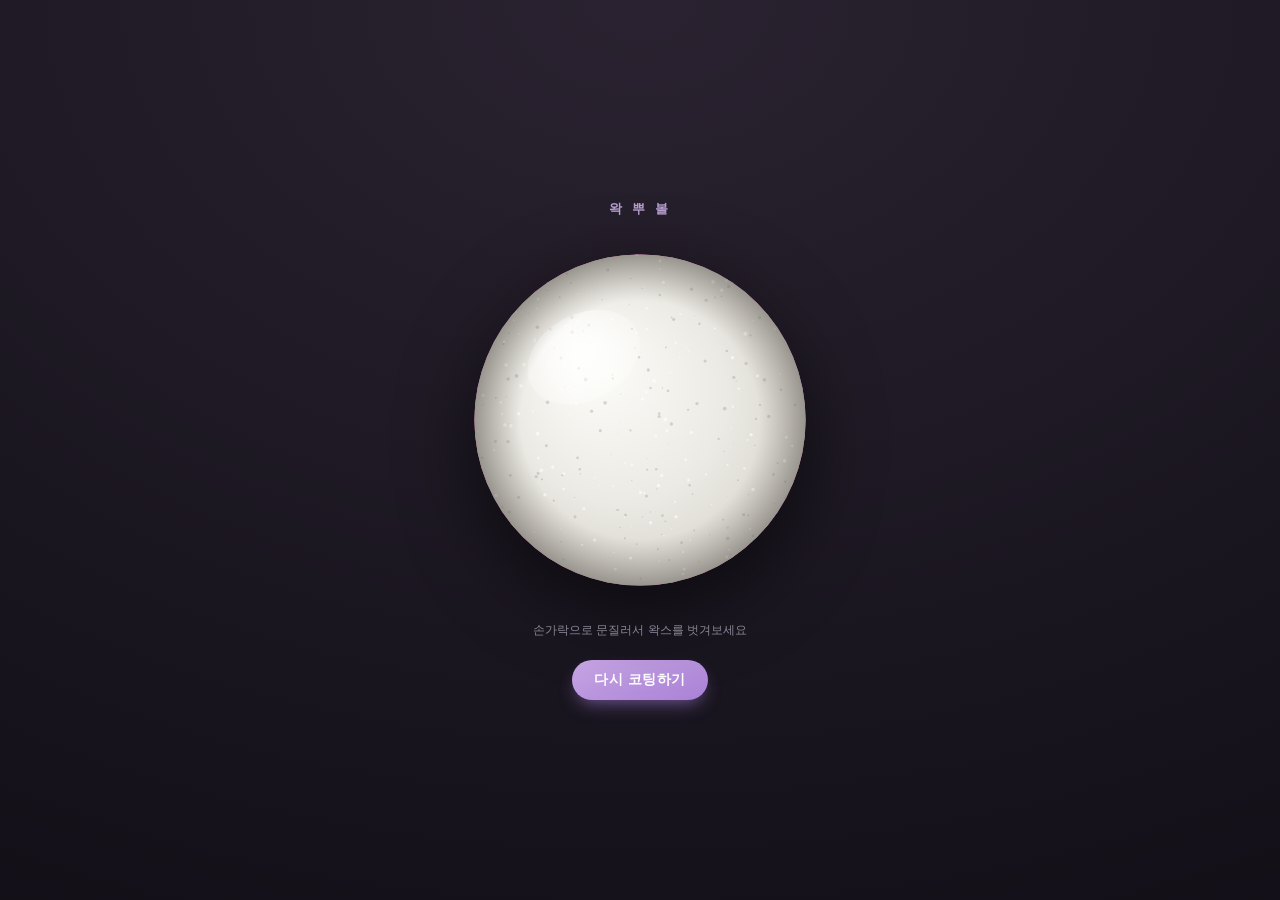
==== wakppu.html @ 769b584e "왁뿌볼: 드래그로 왁스 긁기 + 바삭 소리/조각 튐 Co-Authored-By: Claude Opus 4.8 <noreply@anthropic.com>" ====
<!DOCTYPE html>
<html lang="ko">
<head>
<meta charset="UTF-8" />
<meta name="viewport" content="width=device-width, initial-scale=1.0, maximum-scale=1.0, user-scalable=no" />
<title>왁뿌볼 · 긁어서 부수기</title>
<style>
  * { box-sizing: border-box; -webkit-tap-highlight-color: transparent; }
  html, body { height: 100%; margin: 0; overscroll-behavior: none; }
  body {
    position: fixed; inset: 0;
    display: flex; flex-direction: column;
    align-items: center; justify-content: center;
    gap: 22px;
    background: radial-gradient(120% 120% at 50% 0%, #2a2230 0%, #1a1620 60%, #110e16 100%);
    font-family: -apple-system, BlinkMacSystemFont, "Segoe UI", "Apple SD Gothic Neo",
      "Malgun Gothic", sans-serif;
    color: #cabfd4;
    user-select: none;
    overflow: hidden;
  }
  .title {
    font-size: 13px; letter-spacing: 3px; font-weight: 700; color: #b79fd0;
  }
  .stage {
    position: relative;
    width: min(82vw, 360px);
    aspect-ratio: 1 / 1;
    touch-action: none;
    filter: drop-shadow(0 24px 36px rgba(0,0,0,0.55));
    transition: transform .08s ease;
  }
  .stage.squish { transform: scale(0.97); }
  .stage canvas {
    position: absolute; inset: 0; width: 100%; height: 100%;
    border-radius: 50%;
  }
  .hint { font-size: 12px; opacity: .65; height: 16px; transition: opacity .3s; }
  .done .hint { opacity: 0; }
  .toast {
    position: absolute; left: 50%; top: 50%;
    transform: translate(-50%,-50%) scale(.8);
    padding: 10px 18px; border-radius: 999px;
    background: rgba(255,255,255,.92); color: #5b3b6e; font-weight: 800;
    font-size: 16px; letter-spacing: .5px;
    opacity: 0; pointer-events: none; transition: opacity .25s, transform .25s;
  }
  .toast.show { opacity: 1; transform: translate(-50%,-50%) scale(1); }
  .reset {
    appearance: none; border: 0; cursor: pointer;
    padding: 11px 22px; border-radius: 999px;
    background: linear-gradient(160deg, #c9a7e6, #a981d6);
    color: #fff; font-weight: 800; font-size: 14px; letter-spacing: .5px;
    box-shadow: 0 8px 18px -6px rgba(160,120,210,.7);
    transition: transform .06s ease, filter .15s;
  }
  .reset:active { transform: translateY(2px); filter: brightness(.95); }
</style>
</head>
<body>
  <div class="title">왁 뿌 볼</div>

  <div class="stage" id="stage">
    <canvas id="slime"></canvas>
    <canvas id="wax"></canvas>
    <canvas id="fx"></canvas>
    <div class="toast" id="toast">다 부쉈다! 🎉</div>
  </div>

  <div class="hint" id="hint">손가락으로 문질러서 왁스를 벗겨보세요</div>
  <button class="reset" id="reset">다시 코팅하기</button>

<script>
(function () {
  const stage = document.getElementById("stage");
  const slimeC = document.getElementById("slime");
  const waxC = document.getElementById("wax");
  const fxC = document.getElementById("fx");
  const toast = document.getElementById("toast");
  const hint = document.getElementById("hint");
  const sc = slimeC.getContext("2d");
  const wc = waxC.getContext("2d");
  const fc = fxC.getContext("2d");

  let W = 0, H = 0, R = 0, CX = 0, CY = 0, DPR = 1;

  function setup() {
    DPR = Math.min(window.devicePixelRatio || 1, 2.5);
    const rect = stage.getBoundingClientRect();
    W = Math.round(rect.width * DPR);
    H = Math.round(rect.height * DPR);
    [slimeC, waxC, fxC].forEach((c) => { c.width = W; c.height = H; });
    CX = W / 2; CY = H / 2; R = W * 0.46;
    drawSlime();
    coatWax();
  }

  // ── 슬라임 본체(실제 왁뿌볼 속) ──
  function drawSlime() {
    sc.clearRect(0, 0, W, H);
    sc.save();
    sc.beginPath(); sc.arc(CX, CY, R, 0, Math.PI * 2); sc.clip();

    // 베이스 그라데이션 (말랑이 톤)
    const g = sc.createRadialGradient(CX - R*0.3, CY - R*0.35, R*0.1, CX, CY, R);
    g.addColorStop(0, "#ff9ec4");
    g.addColorStop(0.45, "#f06ba8");
    g.addColorStop(1, "#b83a7e");
    sc.fillStyle = g;
    sc.fillRect(0, 0, W, H);

    // 속 비치는 반투명 블롭 몇 개
    for (let i = 0; i < 9; i++) {
      const a = Math.random() * Math.PI * 2;
      const rr = Math.random() * R * 0.7;
      const bx = CX + Math.cos(a) * rr, by = CY + Math.sin(a) * rr;
      const br = R * (0.12 + Math.random() * 0.22);
      const bg = sc.createRadialGradient(bx, by, 0, bx, by, br);
      bg.addColorStop(0, "rgba(255,210,230,0.5)");
      bg.addColorStop(1, "rgba(255,210,230,0)");
      sc.fillStyle = bg;
      sc.beginPath(); sc.arc(bx, by, br, 0, Math.PI*2); sc.fill();
    }

    // 윤기 하이라이트
    const hg = sc.createRadialGradient(CX - R*0.38, CY - R*0.42, 0, CX - R*0.38, CY - R*0.42, R*0.6);
    hg.addColorStop(0, "rgba(255,255,255,0.7)");
    hg.addColorStop(0.5, "rgba(255,255,255,0.12)");
    hg.addColorStop(1, "rgba(255,255,255,0)");
    sc.fillStyle = hg;
    sc.beginPath(); sc.ellipse(CX - R*0.32, CY - R*0.36, R*0.42, R*0.3, -0.5, 0, Math.PI*2); sc.fill();

    // 안쪽 그림자 림
    const rim = sc.createRadialGradient(CX, CY, R*0.7, CX, CY, R);
    rim.addColorStop(0, "rgba(120,20,70,0)");
    rim.addColorStop(1, "rgba(90,10,55,0.55)");
    sc.fillStyle = rim;
    sc.fillRect(0, 0, W, H);
    sc.restore();
  }

  // ── 왁스 코팅 ──
  function coatWax() {
    wc.globalCompositeOperation = "source-over";
    wc.clearRect(0, 0, W, H);
    wc.save();
    wc.beginPath(); wc.arc(CX, CY, R, 0, Math.PI*2); wc.clip();

    // 왁스 베이스 (불투명 크림/화이트)
    const g = wc.createRadialGradient(CX - R*0.3, CY - R*0.35, R*0.1, CX, CY, R);
    g.addColorStop(0, "#fbfbf7");
    g.addColorStop(0.6, "#eceae4");
    g.addColorStop(1, "#d7d4cd");
    wc.fillStyle = g;
    wc.fillRect(0, 0, W, H);

    // 표면 스페클(왁스 알갱이 질감)
    const dots = Math.floor((R*R) / 90);
    for (let i = 0; i < dots; i++) {
      const a = Math.random()*Math.PI*2, rr = Math.sqrt(Math.random())*R;
      const x = CX + Math.cos(a)*rr, y = CY + Math.sin(a)*rr;
      const s = Math.random()*1.6*DPR + 0.3*DPR;
      wc.fillStyle = Math.random() > 0.5
        ? "rgba(255,255,255,0.6)" : "rgba(150,148,140,0.35)";
      wc.beginPath(); wc.arc(x, y, s, 0, Math.PI*2); wc.fill();
    }

    // 은은한 윤기
    const hg = wc.createRadialGradient(CX - R*0.4, CY - R*0.44, 0, CX - R*0.4, CY - R*0.44, R*0.55);
    hg.addColorStop(0, "rgba(255,255,255,0.85)");
    hg.addColorStop(1, "rgba(255,255,255,0)");
    wc.fillStyle = hg;
    wc.beginPath(); wc.ellipse(CX - R*0.34, CY - R*0.38, R*0.36, R*0.26, -0.5, 0, Math.PI*2); wc.fill();

    // 가장자리 음영
    const rim = wc.createRadialGradient(CX, CY, R*0.72, CX, CY, R);
    rim.addColorStop(0, "rgba(120,116,108,0)");
    rim.addColorStop(1, "rgba(90,86,80,0.5)");
    wc.fillStyle = rim;
    wc.fillRect(0, 0, W, H);
    wc.restore();

    done = false;
    stage.classList.remove("done");
    toast.classList.remove("show");
  }

  // ── 긁기(왁스 벗기기) ──
  let lastX = null, lastY = null, scratching = false;

  function inBall(x, y) {
    const dx = x - CX, dy = y - CY;
    return dx*dx + dy*dy <= R*R;
  }

  function scratchAt(x, y) {
    const br = R * 0.11;
    // 부드러운 브러시로 destination-out (왁스 제거)
    wc.globalCompositeOperation = "destination-out";
    const bg = wc.createRadialGradient(x, y, 0, x, y, br);
    bg.addColorStop(0, "rgba(0,0,0,1)");
    bg.addColorStop(0.7, "rgba(0,0,0,0.9)");
    bg.addColorStop(1, "rgba(0,0,0,0)");
    wc.fillStyle = bg;
    wc.beginPath(); wc.arc(x, y, br, 0, Math.PI*2); wc.fill();

    // 들쭉날쭉한 가장자리(왁스가 깨진 느낌)
    for (let i = 0; i < 5; i++) {
      const a = Math.random()*Math.PI*2;
      const d = br * (0.6 + Math.random()*0.6);
      const cx = x + Math.cos(a)*d, cy = y + Math.sin(a)*d;
      const cr = br * (0.2 + Math.random()*0.35);
      wc.beginPath(); wc.arc(cx, cy, cr, 0, Math.PI*2); wc.fill();
    }
    wc.globalCompositeOperation = "source-over";

    spawnChips(x, y);
  }

  function move(x, y) {
    if (lastX === null) { lastX = x; lastY = y; }
    const dx = x - lastX, dy = y - lastY;
    const dist = Math.hypot(dx, dy);
    const step = R * 0.05;
    const n = Math.max(1, Math.floor(dist / step));
    let hit = false;
    for (let i = 1; i <= n; i++) {
      const px = lastX + (dx * i) / n;
      const py = lastY + (dy * i) / n;
      if (inBall(px, py)) { scratchAt(px, py); hit = true; }
    }
    lastX = x; lastY = y;
    if (hit) { crunch(); maybeCheckDone(); }
  }

  // ── 튀는 왁스 조각 ──
  const chips = [];
  function spawnChips(x, y) {
    const n = 1 + (Math.random()*2|0);
    for (let i = 0; i < n; i++) {
      const a = Math.random()*Math.PI*2, sp = (1 + Math.random()*3) * DPR;
      chips.push({
        x, y,
        vx: Math.cos(a)*sp, vy: Math.sin(a)*sp - 1.5*DPR,
        s: (1.5 + Math.random()*3) * DPR,
        life: 1, rot: Math.random()*Math.PI, vr: (Math.random()-0.5)*0.4
      });
    }
    if (!fxRunning) { fxRunning = true; requestAnimationFrame(fxLoop); }
  }
  let fxRunning = false;
  function fxLoop() {
    fc.clearRect(0, 0, W, H);
    for (let i = chips.length - 1; i >= 0; i--) {
      const p = chips[i];
      p.vy += 0.35 * DPR;        // 중력
      p.x += p.vx; p.y += p.vy; p.rot += p.vr;
      p.life -= 0.025;
      if (p.life <= 0) { chips.splice(i, 1); continue; }
      fc.save();
      fc.translate(p.x, p.y); fc.rotate(p.rot);
      fc.globalAlpha = Math.max(0, p.life);
      fc.fillStyle = "#f3f1ea";
      fc.fillRect(-p.s/2, -p.s/2, p.s, p.s*0.8);
      fc.restore();
    }
    if (chips.length) requestAnimationFrame(fxLoop);
    else { fc.clearRect(0,0,W,H); fxRunning = false; }
  }

  // ── 바삭 소리 (Web Audio 합성) ──
  let ctx, unlocked = false, silentEl, lastSound = 0;
  function audio() {
    if (!ctx) ctx = new (window.AudioContext || window.webkitAudioContext)();
    return ctx;
  }
  function unlockAudio() {
    if (unlocked) return;
    const ac = audio();
    if (ac.state === "suspended") ac.resume();
    const b = ac.createBuffer(1, 1, 22050);
    const s = ac.createBufferSource(); s.buffer = b; s.connect(ac.destination); s.start(0);
    if (!silentEl) {
      silentEl = new Audio("[data-uri]");
      silentEl.loop = true; silentEl.volume = 0.001;
    }
    silentEl.play().catch(function(){});
    unlocked = true;
  }
  ["pointerdown","touchstart","keydown"].forEach((ev) =>
    window.addEventListener(ev, unlockAudio, { passive: true }));

  function crunch() {
    const ac = audio();
    if (ac.state === "suspended") ac.resume();
    const now = ac.currentTime;
    if (now - lastSound < 0.028) return;   // 너무 잦은 재생 방지
    lastSound = now;

    // 여러 개의 미세 노이즈 버스트 = 바삭바삭
    const bursts = 2 + (Math.random()*2|0);
    for (let k = 0; k < bursts; k++) {
      const t = now + k * (0.004 + Math.random()*0.01);
      const dur = 0.02 + Math.random()*0.02;
      const buf = ac.createBuffer(1, Math.floor(ac.sampleRate*dur), ac.sampleRate);
      const d = buf.getChannelData(0);
      for (let i = 0; i < d.length; i++)
        d[i] = (Math.random()*2-1) * Math.pow(1 - i/d.length, 6);
      const src = ac.createBufferSource(); src.buffer = buf;
      const bp = ac.createBiquadFilter();
      bp.type = "bandpass";
      bp.frequency.value = 1800 + Math.random()*3500;
      bp.Q.value = 0.7 + Math.random();
      const g = ac.createGain();
      g.gain.value = 0.12 + Math.random()*0.12;
      src.connect(bp).connect(g).connect(ac.destination);
      src.start(t); src.stop(t + dur);
    }
  }

  // ── 진행도 체크(다 부쉈는지) ──
  let done = false, checkTick = 0;
  function maybeCheckDone() {
    if (done) return;
    if ((checkTick++ % 12) !== 0) return;   // 가끔만 검사
    // 작은 오프스크린에 축소 후 알파 카운트
    const N = 60;
    const tmp = maybeCheckDone._c || (maybeCheckDone._c = document.createElement("canvas"));
    tmp.width = N; tmp.height = N;
    const tctx = tmp.getContext("2d");
    tctx.clearRect(0,0,N,N);
    tctx.drawImage(waxC, 0, 0, N, N);
    const data = tctx.getImageData(0,0,N,N).data;
    let total = 0, remain = 0;
    const cx = N/2, cy = N/2, rr = (N/2)*0.92;
    for (let y = 0; y < N; y++) for (let x = 0; x < N; x++) {
      const dx = x-cx, dy = y-cy;
      if (dx*dx+dy*dy > rr*rr) continue;
      total++;
      if (data[(y*N+x)*4+3] > 25) remain++;
    }
    if (total && remain/total < 0.07) finish();
  }
  function finish() {
    done = true;
    stage.classList.add("done");
    toast.classList.add("show");
    // 클리어 사운드
    const ac = audio(); const t = ac.currentTime;
    [660, 880, 1320].forEach((f, i) => {
      const o = ac.createOscillator(); o.type = "sine"; o.frequency.value = f;
      const g = ac.createGain();
      g.gain.setValueAtTime(0.0001, t + i*0.08);
      g.gain.exponentialRampToValueAtTime(0.18, t + i*0.08 + 0.02);
      g.gain.exponentialRampToValueAtTime(0.0001, t + i*0.08 + 0.25);
      o.connect(g).connect(ac.destination);
      o.start(t + i*0.08); o.stop(t + i*0.08 + 0.3);
    });
  }

  // ── 입력 ──
  function pos(e) {
    const r = stage.getBoundingClientRect();
    return [ (e.clientX - r.left) * (W / r.width),
             (e.clientY - r.top) * (H / r.height) ];
  }
  stage.addEventListener("pointerdown", (e) => {
    e.preventDefault(); unlockAudio();
    scratching = true; stage.classList.add("squish");
    stage.setPointerCapture && stage.setPointerCapture(e.pointerId);
    const [x,y] = pos(e); lastX = x; lastY = y;
    if (inBall(x,y)) { scratchAt(x,y); crunch(); }
  });
  stage.addEventListener("pointermove", (e) => {
    if (!scratching) return;
    e.preventDefault();
    const [x,y] = pos(e); move(x,y);
  });
  function end() { scratching = false; lastX = lastY = null; stage.classList.remove("squish"); }
  stage.addEventListener("pointerup", end);
  stage.addEventListener("pointercancel", end);
  stage.addEventListener("pointerleave", () => { lastX = lastY = null; });

  document.getElementById("reset").addEventListener("click", () => {
    chips.length = 0; fc.clearRect(0,0,W,H); coatWax();
  });

  // 초기화 / 리사이즈
  setup();
  let rt;
  window.addEventListener("resize", () => {
    clearTimeout(rt);
    rt = setTimeout(setup, 200);
  });
})();
</script>
</body>
</html>
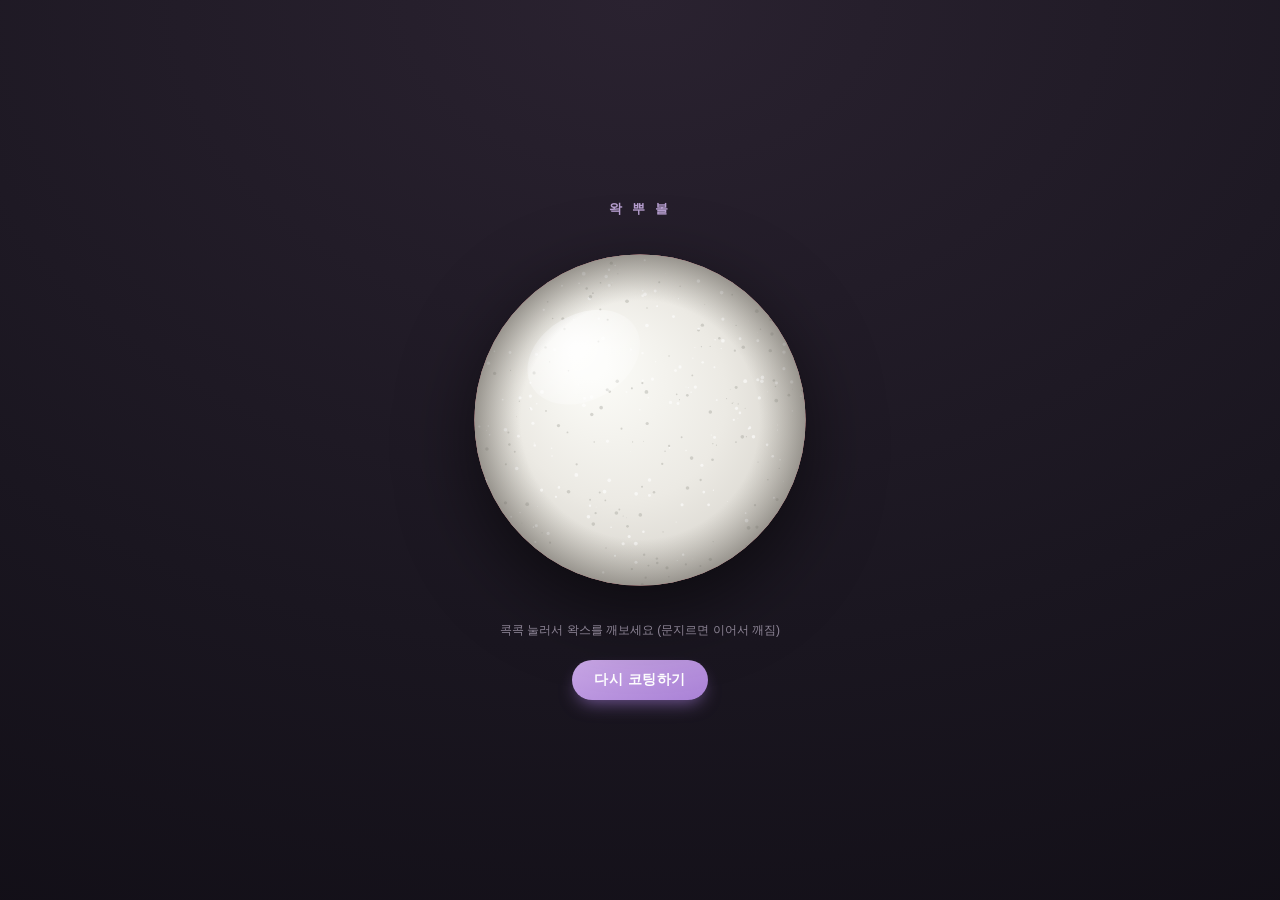
==== commit 0c017f1f: "왁뿌볼 개선: 누르는 방식 + 속색 테마/비즈/첫깸강조/단면림/소리디테일 Co-Authored-By: Claude Opus 4.8 <noreply@anthropic.com>" ====
--- a/wakppu.html
+++ b/wakppu.html
@@ -3,7 +3,7 @@
 <head>
 <meta charset="UTF-8" />
 <meta name="viewport" content="width=device-width, initial-scale=1.0, maximum-scale=1.0, user-scalable=no" />
-<title>왁뿌볼 · 긁어서 부수기</title>
+<title>왁뿌볼 · 눌러서 빠작</title>
 <style>
   * { box-sizing: border-box; -webkit-tap-highlight-color: transparent; }
   html, body { height: 100%; margin: 0; overscroll-behavior: none; }
@@ -15,26 +15,19 @@
     background: radial-gradient(120% 120% at 50% 0%, #2a2230 0%, #1a1620 60%, #110e16 100%);
     font-family: -apple-system, BlinkMacSystemFont, "Segoe UI", "Apple SD Gothic Neo",
       "Malgun Gothic", sans-serif;
-    color: #cabfd4;
-    user-select: none;
-    overflow: hidden;
-  }
-  .title {
-    font-size: 13px; letter-spacing: 3px; font-weight: 700; color: #b79fd0;
-  }
+    color: #cabfd4; user-select: none; overflow: hidden;
+  }
+  .title { font-size: 13px; letter-spacing: 3px; font-weight: 700; color: #b79fd0; }
   .stage {
     position: relative;
     width: min(82vw, 360px);
     aspect-ratio: 1 / 1;
     touch-action: none;
     filter: drop-shadow(0 24px 36px rgba(0,0,0,0.55));
-    transition: transform .08s ease;
-  }
-  .stage.squish { transform: scale(0.97); }
-  .stage canvas {
-    position: absolute; inset: 0; width: 100%; height: 100%;
-    border-radius: 50%;
-  }
+    transition: transform .07s ease;
+  }
+  .stage.squish { transform: scale(0.95); }
+  .stage canvas { position: absolute; inset: 0; width: 100%; height: 100%; border-radius: 50%; }
   .hint { font-size: 12px; opacity: .65; height: 16px; transition: opacity .3s; }
   .done .hint { opacity: 0; }
   .toast {
@@ -42,8 +35,8 @@
     transform: translate(-50%,-50%) scale(.8);
     padding: 10px 18px; border-radius: 999px;
     background: rgba(255,255,255,.92); color: #5b3b6e; font-weight: 800;
-    font-size: 16px; letter-spacing: .5px;
-    opacity: 0; pointer-events: none; transition: opacity .25s, transform .25s;
+    font-size: 16px; opacity: 0; pointer-events: none;
+    transition: opacity .25s, transform .25s;
   }
   .toast.show { opacity: 1; transform: translate(-50%,-50%) scale(1); }
   .reset {
@@ -67,7 +60,7 @@
     <div class="toast" id="toast">다 부쉈다! 🎉</div>
   </div>
 
-  <div class="hint" id="hint">손가락으로 문질러서 왁스를 벗겨보세요</div>
+  <div class="hint" id="hint">콕콕 눌러서 왁스를 깨보세요 (문지르면 이어서 깨짐)</div>
   <button class="reset" id="reset">다시 코팅하기</button>
 
 <script>
@@ -77,321 +70,304 @@
   const waxC = document.getElementById("wax");
   const fxC = document.getElementById("fx");
   const toast = document.getElementById("toast");
-  const hint = document.getElementById("hint");
   const sc = slimeC.getContext("2d");
   const wc = waxC.getContext("2d");
   const fc = fxC.getContext("2d");
 
-  let W = 0, H = 0, R = 0, CX = 0, CY = 0, DPR = 1;
+  let W=0,H=0,R=0,CX=0,CY=0,DPR=1;
+
+  // ── 속 색 테마(랜덤) ──
+  const THEMES = [
+    { name:"솜사탕", stops:["#ffb3d9","#c9a7f0","#9ed1ff"], beads:["#ffffff","#fff3a8","#ffd1e8"] },
+    { name:"피스타치오", stops:["#cfe89a","#8fc46b","#5d9648"], beads:["#7a4a2a","#fff6d8","#b5e08a"] },
+    { name:"그레이프", stops:["#d7b3ff","#a974e6","#6f3fb0"], beads:["#ffffff","#e7c6ff","#ffd86b"] },
+    { name:"피치", stops:["#ffd9a8","#ff9e7d","#f06a6a"], beads:["#fff3d8","#ffffff","#ffc4a8"] },
+    { name:"민트초코", stops:["#bff0e0","#7fd9c2","#4ea892"], beads:["#5a3b2a","#3a261a","#ffffff"] },
+  ];
+  let theme = THEMES[0];
 
   function setup() {
     DPR = Math.min(window.devicePixelRatio || 1, 2.5);
     const rect = stage.getBoundingClientRect();
-    W = Math.round(rect.width * DPR);
-    H = Math.round(rect.height * DPR);
-    [slimeC, waxC, fxC].forEach((c) => { c.width = W; c.height = H; });
-    CX = W / 2; CY = H / 2; R = W * 0.46;
-    drawSlime();
-    coatWax();
-  }
-
-  // ── 슬라임 본체(실제 왁뿌볼 속) ──
+    W = Math.round(rect.width*DPR); H = Math.round(rect.height*DPR);
+    [slimeC,waxC,fxC].forEach(c => { c.width=W; c.height=H; });
+    CX=W/2; CY=H/2; R=W*0.46;
+    drawSlime(); coatWax();
+  }
+
+  // ── 슬라임 본체 + 비즈 ──
   function drawSlime() {
-    sc.clearRect(0, 0, W, H);
+    sc.clearRect(0,0,W,H);
     sc.save();
-    sc.beginPath(); sc.arc(CX, CY, R, 0, Math.PI * 2); sc.clip();
-
-    // 베이스 그라데이션 (말랑이 톤)
-    const g = sc.createRadialGradient(CX - R*0.3, CY - R*0.35, R*0.1, CX, CY, R);
-    g.addColorStop(0, "#ff9ec4");
-    g.addColorStop(0.45, "#f06ba8");
-    g.addColorStop(1, "#b83a7e");
-    sc.fillStyle = g;
-    sc.fillRect(0, 0, W, H);
-
-    // 속 비치는 반투명 블롭 몇 개
-    for (let i = 0; i < 9; i++) {
-      const a = Math.random() * Math.PI * 2;
-      const rr = Math.random() * R * 0.7;
-      const bx = CX + Math.cos(a) * rr, by = CY + Math.sin(a) * rr;
-      const br = R * (0.12 + Math.random() * 0.22);
-      const bg = sc.createRadialGradient(bx, by, 0, bx, by, br);
-      bg.addColorStop(0, "rgba(255,210,230,0.5)");
-      bg.addColorStop(1, "rgba(255,210,230,0)");
-      sc.fillStyle = bg;
-      sc.beginPath(); sc.arc(bx, by, br, 0, Math.PI*2); sc.fill();
-    }
-
-    // 윤기 하이라이트
-    const hg = sc.createRadialGradient(CX - R*0.38, CY - R*0.42, 0, CX - R*0.38, CY - R*0.42, R*0.6);
-    hg.addColorStop(0, "rgba(255,255,255,0.7)");
-    hg.addColorStop(0.5, "rgba(255,255,255,0.12)");
-    hg.addColorStop(1, "rgba(255,255,255,0)");
-    sc.fillStyle = hg;
-    sc.beginPath(); sc.ellipse(CX - R*0.32, CY - R*0.36, R*0.42, R*0.3, -0.5, 0, Math.PI*2); sc.fill();
-
-    // 안쪽 그림자 림
-    const rim = sc.createRadialGradient(CX, CY, R*0.7, CX, CY, R);
-    rim.addColorStop(0, "rgba(120,20,70,0)");
-    rim.addColorStop(1, "rgba(90,10,55,0.55)");
-    sc.fillStyle = rim;
-    sc.fillRect(0, 0, W, H);
+    sc.beginPath(); sc.arc(CX,CY,R,0,Math.PI*2); sc.clip();
+
+    const g = sc.createRadialGradient(CX-R*0.3,CY-R*0.35,R*0.1,CX,CY,R);
+    g.addColorStop(0, theme.stops[0]);
+    g.addColorStop(0.5, theme.stops[1]);
+    g.addColorStop(1, theme.stops[2]);
+    sc.fillStyle = g; sc.fillRect(0,0,W,H);
+
+    // 속 비치는 반투명 블롭
+    for (let i=0;i<10;i++){
+      const a=Math.random()*Math.PI*2, rr=Math.random()*R*0.72;
+      const bx=CX+Math.cos(a)*rr, by=CY+Math.sin(a)*rr, br=R*(0.1+Math.random()*0.22);
+      const bg=sc.createRadialGradient(bx,by,0,bx,by,br);
+      bg.addColorStop(0,"rgba(255,255,255,0.35)");
+      bg.addColorStop(1,"rgba(255,255,255,0)");
+      sc.fillStyle=bg; sc.beginPath(); sc.arc(bx,by,br,0,Math.PI*2); sc.fill();
+    }
+
+    // 비즈(작은 알갱이)
+    const beads = Math.floor((R*R)/650);
+    for (let i=0;i<beads;i++){
+      const a=Math.random()*Math.PI*2, rr=Math.sqrt(Math.random())*R*0.92;
+      const x=CX+Math.cos(a)*rr, y=CY+Math.sin(a)*rr;
+      const s=(2.5+Math.random()*3.5)*DPR;
+      const col=theme.beads[(Math.random()*theme.beads.length)|0];
+      sc.fillStyle=col; sc.beginPath(); sc.arc(x,y,s,0,Math.PI*2); sc.fill();
+      sc.fillStyle="rgba(255,255,255,0.8)";
+      sc.beginPath(); sc.arc(x-s*0.3,y-s*0.3,s*0.32,0,Math.PI*2); sc.fill();
+    }
+
+    // 윤기 + 림
+    const hg=sc.createRadialGradient(CX-R*0.38,CY-R*0.42,0,CX-R*0.38,CY-R*0.42,R*0.6);
+    hg.addColorStop(0,"rgba(255,255,255,0.7)");
+    hg.addColorStop(0.5,"rgba(255,255,255,0.1)");
+    hg.addColorStop(1,"rgba(255,255,255,0)");
+    sc.fillStyle=hg; sc.beginPath();
+    sc.ellipse(CX-R*0.32,CY-R*0.36,R*0.42,R*0.3,-0.5,0,Math.PI*2); sc.fill();
+    const rim=sc.createRadialGradient(CX,CY,R*0.7,CX,CY,R);
+    rim.addColorStop(0,"rgba(40,10,40,0)"); rim.addColorStop(1,"rgba(30,5,30,0.5)");
+    sc.fillStyle=rim; sc.fillRect(0,0,W,H);
     sc.restore();
   }
 
   // ── 왁스 코팅 ──
   function coatWax() {
-    wc.globalCompositeOperation = "source-over";
-    wc.clearRect(0, 0, W, H);
+    theme = THEMES[(Math.random()*THEMES.length)|0];
+    drawSlime();
+    wc.globalCompositeOperation="source-over";
+    wc.clearRect(0,0,W,H);
     wc.save();
-    wc.beginPath(); wc.arc(CX, CY, R, 0, Math.PI*2); wc.clip();
-
-    // 왁스 베이스 (불투명 크림/화이트)
-    const g = wc.createRadialGradient(CX - R*0.3, CY - R*0.35, R*0.1, CX, CY, R);
-    g.addColorStop(0, "#fbfbf7");
-    g.addColorStop(0.6, "#eceae4");
-    g.addColorStop(1, "#d7d4cd");
-    wc.fillStyle = g;
-    wc.fillRect(0, 0, W, H);
-
-    // 표면 스페클(왁스 알갱이 질감)
-    const dots = Math.floor((R*R) / 90);
-    for (let i = 0; i < dots; i++) {
-      const a = Math.random()*Math.PI*2, rr = Math.sqrt(Math.random())*R;
-      const x = CX + Math.cos(a)*rr, y = CY + Math.sin(a)*rr;
-      const s = Math.random()*1.6*DPR + 0.3*DPR;
-      wc.fillStyle = Math.random() > 0.5
-        ? "rgba(255,255,255,0.6)" : "rgba(150,148,140,0.35)";
-      wc.beginPath(); wc.arc(x, y, s, 0, Math.PI*2); wc.fill();
-    }
-
-    // 은은한 윤기
-    const hg = wc.createRadialGradient(CX - R*0.4, CY - R*0.44, 0, CX - R*0.4, CY - R*0.44, R*0.55);
-    hg.addColorStop(0, "rgba(255,255,255,0.85)");
-    hg.addColorStop(1, "rgba(255,255,255,0)");
-    wc.fillStyle = hg;
-    wc.beginPath(); wc.ellipse(CX - R*0.34, CY - R*0.38, R*0.36, R*0.26, -0.5, 0, Math.PI*2); wc.fill();
-
-    // 가장자리 음영
-    const rim = wc.createRadialGradient(CX, CY, R*0.72, CX, CY, R);
-    rim.addColorStop(0, "rgba(120,116,108,0)");
-    rim.addColorStop(1, "rgba(90,86,80,0.5)");
-    wc.fillStyle = rim;
-    wc.fillRect(0, 0, W, H);
+    wc.beginPath(); wc.arc(CX,CY,R,0,Math.PI*2); wc.clip();
+
+    const g=wc.createRadialGradient(CX-R*0.3,CY-R*0.35,R*0.1,CX,CY,R);
+    g.addColorStop(0,"#fbfbf7"); g.addColorStop(0.6,"#eceae4"); g.addColorStop(1,"#d7d4cd");
+    wc.fillStyle=g; wc.fillRect(0,0,W,H);
+
+    const dots=Math.floor((R*R)/90);
+    for (let i=0;i<dots;i++){
+      const a=Math.random()*Math.PI*2, rr=Math.sqrt(Math.random())*R;
+      const x=CX+Math.cos(a)*rr, y=CY+Math.sin(a)*rr, s=Math.random()*1.6*DPR+0.3*DPR;
+      wc.fillStyle=Math.random()>0.5?"rgba(255,255,255,0.6)":"rgba(150,148,140,0.35)";
+      wc.beginPath(); wc.arc(x,y,s,0,Math.PI*2); wc.fill();
+    }
+    const hg=wc.createRadialGradient(CX-R*0.4,CY-R*0.44,0,CX-R*0.4,CY-R*0.44,R*0.55);
+    hg.addColorStop(0,"rgba(255,255,255,0.85)"); hg.addColorStop(1,"rgba(255,255,255,0)");
+    wc.fillStyle=hg; wc.beginPath();
+    wc.ellipse(CX-R*0.34,CY-R*0.38,R*0.36,R*0.26,-0.5,0,Math.PI*2); wc.fill();
+    const rim=wc.createRadialGradient(CX,CY,R*0.72,CX,CY,R);
+    rim.addColorStop(0,"rgba(120,116,108,0)"); rim.addColorStop(1,"rgba(90,86,80,0.5)");
+    wc.fillStyle=rim; wc.fillRect(0,0,W,H);
     wc.restore();
 
-    done = false;
-    stage.classList.remove("done");
-    toast.classList.remove("show");
-  }
-
-  // ── 긁기(왁스 벗기기) ──
-  let lastX = null, lastY = null, scratching = false;
-
-  function inBall(x, y) {
-    const dx = x - CX, dy = y - CY;
-    return dx*dx + dy*dy <= R*R;
-  }
-
-  function scratchAt(x, y) {
-    const br = R * 0.11;
-    // 부드러운 브러시로 destination-out (왁스 제거)
-    wc.globalCompositeOperation = "destination-out";
-    const bg = wc.createRadialGradient(x, y, 0, x, y, br);
-    bg.addColorStop(0, "rgba(0,0,0,1)");
-    bg.addColorStop(0.7, "rgba(0,0,0,0.9)");
-    bg.addColorStop(1, "rgba(0,0,0,0)");
-    wc.fillStyle = bg;
-    wc.beginPath(); wc.arc(x, y, br, 0, Math.PI*2); wc.fill();
-
-    // 들쭉날쭉한 가장자리(왁스가 깨진 느낌)
-    for (let i = 0; i < 5; i++) {
-      const a = Math.random()*Math.PI*2;
-      const d = br * (0.6 + Math.random()*0.6);
-      const cx = x + Math.cos(a)*d, cy = y + Math.sin(a)*d;
-      const cr = br * (0.2 + Math.random()*0.35);
-      wc.beginPath(); wc.arc(cx, cy, cr, 0, Math.PI*2); wc.fill();
-    }
-    wc.globalCompositeOperation = "source-over";
-
-    spawnChips(x, y);
-  }
-
-  function move(x, y) {
-    if (lastX === null) { lastX = x; lastY = y; }
-    const dx = x - lastX, dy = y - lastY;
-    const dist = Math.hypot(dx, dy);
-    const step = R * 0.05;
-    const n = Math.max(1, Math.floor(dist / step));
-    let hit = false;
-    for (let i = 1; i <= n; i++) {
-      const px = lastX + (dx * i) / n;
-      const py = lastY + (dy * i) / n;
-      if (inBall(px, py)) { scratchAt(px, py); hit = true; }
-    }
-    lastX = x; lastY = y;
-    if (hit) { crunch(); maybeCheckDone(); }
+    done=false; firstCrack=true;
+    stage.classList.remove("done"); toast.classList.remove("show");
+  }
+
+  // ── 깨기(누르기) ──
+  function inBall(x,y){ const dx=x-CX,dy=y-CY; return dx*dx+dy*dy<=R*R; }
+
+  function jaggedPoly(x,y,rad){
+    const n=8+(Math.random()*5|0), pts=[];
+    for (let i=0;i<n;i++){
+      const a=(i/n)*Math.PI*2;
+      const r=rad*(0.6+Math.random()*0.7);
+      pts.push([x+Math.cos(a)*r, y+Math.sin(a)*r]);
+    }
+    return pts;
+  }
+
+  function crackAt(x,y,big){
+    const rad = R * (big ? 0.24 : 0.15);
+    const poly = jaggedPoly(x,y,rad);
+
+    wc.save();
+    wc.beginPath(); wc.arc(CX,CY,R,0,Math.PI*2); wc.clip();
+
+    // 1) 퍼지는 금(빠작) — 남는 왁스에 그려짐
+    wc.strokeStyle="rgba(110,106,98,0.55)";
+    wc.lineWidth=1.4*DPR; wc.lineCap="round";
+    const spokes=4+(Math.random()*3|0);
+    for (let s=0;s<spokes;s++){
+      const a=Math.random()*Math.PI*2;
+      let px=x, py=y; wc.beginPath(); wc.moveTo(px,py);
+      const segs=3+(Math.random()*3|0), len=rad*(1.4+Math.random());
+      for (let k=1;k<=segs;k++){
+        const t=(k/segs);
+        px=x+Math.cos(a)*len*t + (Math.random()-0.5)*rad*0.4;
+        py=y+Math.sin(a)*len*t + (Math.random()-0.5)*rad*0.4;
+        wc.lineTo(px,py);
+      }
+      wc.stroke();
+    }
+
+    // 2) 조각 제거(cave-in)
+    wc.globalCompositeOperation="destination-out";
+    wc.beginPath(); wc.moveTo(poly[0][0],poly[0][1]);
+    for (let i=1;i<poly.length;i++) wc.lineTo(poly[i][0],poly[i][1]);
+    wc.closePath(); wc.fill();
+    wc.globalCompositeOperation="source-over";
+
+    // 3) 깨진 단면 두께(크림색 림) — 입체감
+    wc.beginPath(); wc.moveTo(poly[0][0],poly[0][1]);
+    for (let i=1;i<poly.length;i++) wc.lineTo(poly[i][0],poly[i][1]);
+    wc.closePath();
+    wc.lineJoin="round";
+    wc.strokeStyle="rgba(243,239,230,0.95)"; wc.lineWidth=5*DPR; wc.stroke();
+    wc.strokeStyle="rgba(180,175,164,0.6)"; wc.lineWidth=2*DPR; wc.stroke();
+    wc.restore();
+
+    spawnChips(x,y, big?9:5);
+    crunch(big);
+    maybeCheckDone();
   }
 
   // ── 튀는 왁스 조각 ──
-  const chips = [];
-  function spawnChips(x, y) {
-    const n = 1 + (Math.random()*2|0);
-    for (let i = 0; i < n; i++) {
-      const a = Math.random()*Math.PI*2, sp = (1 + Math.random()*3) * DPR;
-      chips.push({
-        x, y,
-        vx: Math.cos(a)*sp, vy: Math.sin(a)*sp - 1.5*DPR,
-        s: (1.5 + Math.random()*3) * DPR,
-        life: 1, rot: Math.random()*Math.PI, vr: (Math.random()-0.5)*0.4
-      });
-    }
-    if (!fxRunning) { fxRunning = true; requestAnimationFrame(fxLoop); }
-  }
-  let fxRunning = false;
-  function fxLoop() {
-    fc.clearRect(0, 0, W, H);
-    for (let i = chips.length - 1; i >= 0; i--) {
-      const p = chips[i];
-      p.vy += 0.35 * DPR;        // 중력
-      p.x += p.vx; p.y += p.vy; p.rot += p.vr;
-      p.life -= 0.025;
-      if (p.life <= 0) { chips.splice(i, 1); continue; }
-      fc.save();
-      fc.translate(p.x, p.y); fc.rotate(p.rot);
-      fc.globalAlpha = Math.max(0, p.life);
-      fc.fillStyle = "#f3f1ea";
-      fc.fillRect(-p.s/2, -p.s/2, p.s, p.s*0.8);
-      fc.restore();
+  const chips=[]; let fxRunning=false;
+  function spawnChips(x,y,n){
+    for (let i=0;i<n;i++){
+      const a=Math.random()*Math.PI*2, sp=(1+Math.random()*3.5)*DPR;
+      chips.push({ x,y, vx:Math.cos(a)*sp, vy:Math.sin(a)*sp-1.8*DPR,
+        s:(1.6+Math.random()*3.4)*DPR, life:1, rot:Math.random()*Math.PI, vr:(Math.random()-0.5)*0.4 });
+    }
+    if (!fxRunning){ fxRunning=true; requestAnimationFrame(fxLoop); }
+  }
+  function fxLoop(){
+    fc.clearRect(0,0,W,H);
+    for (let i=chips.length-1;i>=0;i--){
+      const p=chips[i];
+      p.vy+=0.35*DPR; p.x+=p.vx; p.y+=p.vy; p.rot+=p.vr; p.life-=0.024;
+      if (p.life<=0){ chips.splice(i,1); continue; }
+      fc.save(); fc.translate(p.x,p.y); fc.rotate(p.rot);
+      fc.globalAlpha=Math.max(0,p.life); fc.fillStyle="#f3f1ea";
+      fc.fillRect(-p.s/2,-p.s/2,p.s,p.s*0.8); fc.restore();
     }
     if (chips.length) requestAnimationFrame(fxLoop);
-    else { fc.clearRect(0,0,W,H); fxRunning = false; }
-  }
-
-  // ── 바삭 소리 (Web Audio 합성) ──
-  let ctx, unlocked = false, silentEl, lastSound = 0;
-  function audio() {
-    if (!ctx) ctx = new (window.AudioContext || window.webkitAudioContext)();
-    return ctx;
-  }
-  function unlockAudio() {
+    else { fc.clearRect(0,0,W,H); fxRunning=false; }
+  }
+
+  // ── 소리(Web Audio 합성) ──
+  let ctx, unlocked=false, silentEl, lastSound=0;
+  function audio(){ if(!ctx) ctx=new (window.AudioContext||window.webkitAudioContext)(); return ctx; }
+  function unlockAudio(){
     if (unlocked) return;
-    const ac = audio();
-    if (ac.state === "suspended") ac.resume();
-    const b = ac.createBuffer(1, 1, 22050);
-    const s = ac.createBufferSource(); s.buffer = b; s.connect(ac.destination); s.start(0);
-    if (!silentEl) {
-      silentEl = new Audio("[data-uri]");
-      silentEl.loop = true; silentEl.volume = 0.001;
-    }
-    silentEl.play().catch(function(){});
-    unlocked = true;
-  }
-  ["pointerdown","touchstart","keydown"].forEach((ev) =>
-    window.addEventListener(ev, unlockAudio, { passive: true }));
-
-  function crunch() {
-    const ac = audio();
-    if (ac.state === "suspended") ac.resume();
-    const now = ac.currentTime;
-    if (now - lastSound < 0.028) return;   // 너무 잦은 재생 방지
-    lastSound = now;
-
-    // 여러 개의 미세 노이즈 버스트 = 바삭바삭
-    const bursts = 2 + (Math.random()*2|0);
-    for (let k = 0; k < bursts; k++) {
-      const t = now + k * (0.004 + Math.random()*0.01);
-      const dur = 0.02 + Math.random()*0.02;
-      const buf = ac.createBuffer(1, Math.floor(ac.sampleRate*dur), ac.sampleRate);
-      const d = buf.getChannelData(0);
-      for (let i = 0; i < d.length; i++)
-        d[i] = (Math.random()*2-1) * Math.pow(1 - i/d.length, 6);
-      const src = ac.createBufferSource(); src.buffer = buf;
-      const bp = ac.createBiquadFilter();
-      bp.type = "bandpass";
-      bp.frequency.value = 1800 + Math.random()*3500;
-      bp.Q.value = 0.7 + Math.random();
-      const g = ac.createGain();
-      g.gain.value = 0.12 + Math.random()*0.12;
+    const ac=audio(); if (ac.state==="suspended") ac.resume();
+    const b=ac.createBuffer(1,1,22050); const s=ac.createBufferSource();
+    s.buffer=b; s.connect(ac.destination); s.start(0);
+    if (!silentEl){ silentEl=new Audio("[data-uri]"); silentEl.loop=true; silentEl.volume=0.001; }
+    silentEl.play().catch(function(){}); unlocked=true;
+  }
+  ["pointerdown","touchstart","keydown"].forEach(ev=>window.addEventListener(ev,unlockAudio,{passive:true}));
+
+  function crunch(big){
+    const ac=audio(); if (ac.state==="suspended") ac.resume();
+    const now=ac.currentTime;
+    if (now-lastSound<0.02) return;
+    lastSound=now;
+
+    // 묵직한 저음 '뿌' (첫 깸/큰 깸일수록 강하게)
+    if (big){
+      const o=ac.createOscillator(); o.type="sine";
+      o.frequency.setValueAtTime(150,now);
+      o.frequency.exponentialRampToValueAtTime(60,now+0.12);
+      const g=ac.createGain();
+      g.gain.setValueAtTime(0.0001,now);
+      g.gain.exponentialRampToValueAtTime(0.4,now+0.01);
+      g.gain.exponentialRampToValueAtTime(0.0001,now+0.16);
+      o.connect(g).connect(ac.destination); o.start(now); o.stop(now+0.18);
+    }
+
+    // 잘게 부서지는 '빠작/사각' 크런치
+    const bursts=(big?4:2)+(Math.random()*3|0);
+    for (let k=0;k<bursts;k++){
+      const t=now+k*(0.004+Math.random()*0.012);
+      const dur=0.018+Math.random()*0.022;
+      const buf=ac.createBuffer(1,Math.floor(ac.sampleRate*dur),ac.sampleRate);
+      const d=buf.getChannelData(0);
+      for (let i=0;i<d.length;i++) d[i]=(Math.random()*2-1)*Math.pow(1-i/d.length,6);
+      const src=ac.createBufferSource(); src.buffer=buf;
+      const bp=ac.createBiquadFilter(); bp.type="bandpass";
+      bp.frequency.value=1600+Math.random()*3800; bp.Q.value=0.7+Math.random();
+      const g=ac.createGain(); g.gain.value=(big?0.2:0.13)+Math.random()*0.12;
       src.connect(bp).connect(g).connect(ac.destination);
-      src.start(t); src.stop(t + dur);
-    }
-  }
-
-  // ── 진행도 체크(다 부쉈는지) ──
-  let done = false, checkTick = 0;
-  function maybeCheckDone() {
+      src.start(t); src.stop(t+dur);
+    }
+  }
+
+  // ── 진행도(다 부쉈는지) ──
+  let done=false, firstCrack=true, checkTick=0;
+  function maybeCheckDone(){
     if (done) return;
-    if ((checkTick++ % 12) !== 0) return;   // 가끔만 검사
-    // 작은 오프스크린에 축소 후 알파 카운트
-    const N = 60;
-    const tmp = maybeCheckDone._c || (maybeCheckDone._c = document.createElement("canvas"));
-    tmp.width = N; tmp.height = N;
-    const tctx = tmp.getContext("2d");
-    tctx.clearRect(0,0,N,N);
-    tctx.drawImage(waxC, 0, 0, N, N);
-    const data = tctx.getImageData(0,0,N,N).data;
-    let total = 0, remain = 0;
-    const cx = N/2, cy = N/2, rr = (N/2)*0.92;
-    for (let y = 0; y < N; y++) for (let x = 0; x < N; x++) {
-      const dx = x-cx, dy = y-cy;
-      if (dx*dx+dy*dy > rr*rr) continue;
-      total++;
-      if (data[(y*N+x)*4+3] > 25) remain++;
-    }
-    if (total && remain/total < 0.07) finish();
-  }
-  function finish() {
-    done = true;
-    stage.classList.add("done");
-    toast.classList.add("show");
-    // 클리어 사운드
-    const ac = audio(); const t = ac.currentTime;
-    [660, 880, 1320].forEach((f, i) => {
-      const o = ac.createOscillator(); o.type = "sine"; o.frequency.value = f;
-      const g = ac.createGain();
-      g.gain.setValueAtTime(0.0001, t + i*0.08);
-      g.gain.exponentialRampToValueAtTime(0.18, t + i*0.08 + 0.02);
-      g.gain.exponentialRampToValueAtTime(0.0001, t + i*0.08 + 0.25);
-      o.connect(g).connect(ac.destination);
-      o.start(t + i*0.08); o.stop(t + i*0.08 + 0.3);
+    if ((checkTick++ % 6)!==0) return;
+    const N=60;
+    const tmp=maybeCheckDone._c||(maybeCheckDone._c=document.createElement("canvas"));
+    tmp.width=N; tmp.height=N;
+    const tctx=tmp.getContext("2d"); tctx.clearRect(0,0,N,N); tctx.drawImage(waxC,0,0,N,N);
+    const data=tctx.getImageData(0,0,N,N).data;
+    let total=0,remain=0; const cx=N/2,cy=N/2,rr=(N/2)*0.92;
+    for (let y=0;y<N;y++) for (let x=0;x<N;x++){
+      const dx=x-cx,dy=y-cy; if (dx*dx+dy*dy>rr*rr) continue;
+      total++; if (data[(y*N+x)*4+3]>25) remain++;
+    }
+    if (total && remain/total<0.07) finish();
+  }
+  function finish(){
+    done=true; stage.classList.add("done"); toast.classList.add("show");
+    const ac=audio(); const t=ac.currentTime;
+    [660,880,1320].forEach((f,i)=>{
+      const o=ac.createOscillator(); o.type="sine"; o.frequency.value=f;
+      const g=ac.createGain();
+      g.gain.setValueAtTime(0.0001,t+i*0.08);
+      g.gain.exponentialRampToValueAtTime(0.18,t+i*0.08+0.02);
+      g.gain.exponentialRampToValueAtTime(0.0001,t+i*0.08+0.25);
+      o.connect(g).connect(ac.destination); o.start(t+i*0.08); o.stop(t+i*0.08+0.3);
     });
   }
 
-  // ── 입력 ──
-  function pos(e) {
-    const r = stage.getBoundingClientRect();
-    return [ (e.clientX - r.left) * (W / r.width),
-             (e.clientY - r.top) * (H / r.height) ];
-  }
-  stage.addEventListener("pointerdown", (e) => {
+  // ── 입력(누르기 위주 + 누른 채 문지르기) ──
+  let holding=false, lastX=null, lastY=null;
+  function pos(e){
+    const r=stage.getBoundingClientRect();
+    return [ (e.clientX-r.left)*(W/r.width), (e.clientY-r.top)*(H/r.height) ];
+  }
+  stage.addEventListener("pointerdown",(e)=>{
     e.preventDefault(); unlockAudio();
-    scratching = true; stage.classList.add("squish");
+    holding=true; stage.classList.add("squish");
     stage.setPointerCapture && stage.setPointerCapture(e.pointerId);
-    const [x,y] = pos(e); lastX = x; lastY = y;
-    if (inBall(x,y)) { scratchAt(x,y); crunch(); }
+    const [x,y]=pos(e); lastX=x; lastY=y;
+    if (inBall(x,y)){ crackAt(x,y, firstCrack); firstCrack=false; }
   });
-  stage.addEventListener("pointermove", (e) => {
-    if (!scratching) return;
-    e.preventDefault();
-    const [x,y] = pos(e); move(x,y);
+  stage.addEventListener("pointermove",(e)=>{
+    if (!holding) return; e.preventDefault();
+    const [x,y]=pos(e);
+    // 일정 거리 이상 움직였을 때만 이어서 깸(누르는 손맛 유지)
+    if (lastX!==null){
+      const d=Math.hypot(x-lastX,y-lastY);
+      if (d > R*0.14 && inBall(x,y)){ crackAt(x,y,false); lastX=x; lastY=y; }
+    }
   });
-  function end() { scratching = false; lastX = lastY = null; stage.classList.remove("squish"); }
-  stage.addEventListener("pointerup", end);
-  stage.addEventListener("pointercancel", end);
-  stage.addEventListener("pointerleave", () => { lastX = lastY = null; });
-
-  document.getElementById("reset").addEventListener("click", () => {
-    chips.length = 0; fc.clearRect(0,0,W,H); coatWax();
+  function end(){ holding=false; lastX=lastY=null; stage.classList.remove("squish"); }
+  stage.addEventListener("pointerup",end);
+  stage.addEventListener("pointercancel",end);
+
+  document.getElementById("reset").addEventListener("click",()=>{
+    chips.length=0; fc.clearRect(0,0,W,H); coatWax();
   });
 
-  // 초기화 / 리사이즈
   setup();
   let rt;
-  window.addEventListener("resize", () => {
-    clearTimeout(rt);
-    rt = setTimeout(setup, 200);
-  });
+  window.addEventListener("resize",()=>{ clearTimeout(rt); rt=setTimeout(setup,200); });
 })();
 </script>
 </body>
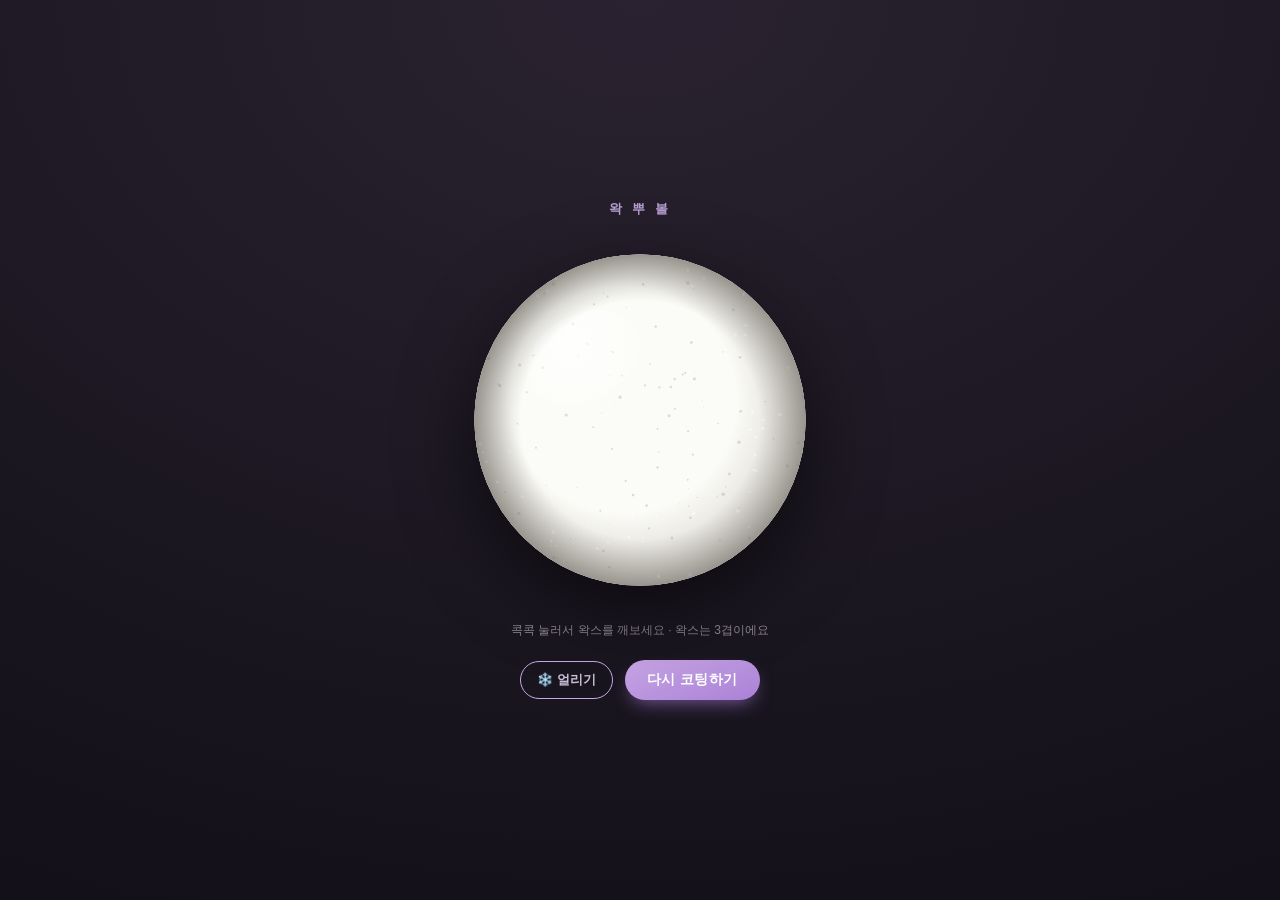
==== commit 58b57d02: "왁뿌볼: 왁스 3겹 레이어+탭핑사운드+비즈쏟아짐+얼리기, 디자인 토큰(tokens.css/json) 도입 및 양 페이지 연동 Co-Authored-By: Claude Opus 4." ====
--- a/wakppu.html
+++ b/wakppu.html
@@ -1,9 +1,10 @@
 <!DOCTYPE html>
-<html lang="ko">
+<html lang="ko" data-theme="dark">
 <head>
 <meta charset="UTF-8" />
 <meta name="viewport" content="width=device-width, initial-scale=1.0, maximum-scale=1.0, user-scalable=no" />
 <title>왁뿌볼 · 눌러서 빠작</title>
+<link rel="stylesheet" href="tokens.css" />
 <style>
   * { box-sizing: border-box; -webkit-tap-highlight-color: transparent; }
   html, body { height: 100%; margin: 0; overscroll-behavior: none; }
@@ -11,43 +12,55 @@
     position: fixed; inset: 0;
     display: flex; flex-direction: column;
     align-items: center; justify-content: center;
-    gap: 22px;
-    background: radial-gradient(120% 120% at 50% 0%, #2a2230 0%, #1a1620 60%, #110e16 100%);
-    font-family: -apple-system, BlinkMacSystemFont, "Segoe UI", "Apple SD Gothic Neo",
-      "Malgun Gothic", sans-serif;
-    color: #cabfd4; user-select: none; overflow: hidden;
-  }
-  .title { font-size: 13px; letter-spacing: 3px; font-weight: 700; color: #b79fd0; }
+    gap: var(--space-5);
+    background: var(--bg-grad);
+    font-family: var(--font-sans);
+    color: var(--text); user-select: none; overflow: hidden;
+  }
+  .title {
+    font-size: var(--font-size-sm); letter-spacing: var(--tracking-title);
+    font-weight: var(--font-weight-bold); color: var(--title);
+  }
   .stage {
     position: relative;
-    width: min(82vw, 360px);
-    aspect-ratio: 1 / 1;
+    width: min(82vw, 360px); aspect-ratio: 1 / 1;
     touch-action: none;
-    filter: drop-shadow(0 24px 36px rgba(0,0,0,0.55));
-    transition: transform .07s ease;
+    filter: drop-shadow(var(--shadow-elevated));
+    transition: transform var(--dur-fast) var(--ease-out);
   }
   .stage.squish { transform: scale(0.95); }
-  .stage canvas { position: absolute; inset: 0; width: 100%; height: 100%; border-radius: 50%; }
-  .hint { font-size: 12px; opacity: .65; height: 16px; transition: opacity .3s; }
+  .stage canvas { position: absolute; inset: 0; width: 100%; height: 100%; border-radius: var(--radius-round); }
+  .hint { font-size: var(--font-size-xs); color: var(--text-muted); height: 16px; transition: opacity var(--dur-slow); }
   .done .hint { opacity: 0; }
   .toast {
     position: absolute; left: 50%; top: 50%;
     transform: translate(-50%,-50%) scale(.8);
-    padding: 10px 18px; border-radius: 999px;
-    background: rgba(255,255,255,.92); color: #5b3b6e; font-weight: 800;
-    font-size: 16px; opacity: 0; pointer-events: none;
-    transition: opacity .25s, transform .25s;
+    padding: 10px 18px; border-radius: var(--radius-pill);
+    background: var(--surface); color: var(--toast-text);
+    font-weight: var(--font-weight-black); font-size: var(--font-size-lg);
+    opacity: 0; pointer-events: none;
+    transition: opacity var(--dur-slow), transform var(--dur-slow);
   }
   .toast.show { opacity: 1; transform: translate(-50%,-50%) scale(1); }
-  .reset {
+  .controls { display: flex; gap: var(--space-3); align-items: center; }
+  .btn {
     appearance: none; border: 0; cursor: pointer;
-    padding: 11px 22px; border-radius: 999px;
-    background: linear-gradient(160deg, #c9a7e6, #a981d6);
-    color: #fff; font-weight: 800; font-size: 14px; letter-spacing: .5px;
-    box-shadow: 0 8px 18px -6px rgba(160,120,210,.7);
-    transition: transform .06s ease, filter .15s;
-  }
-  .reset:active { transform: translateY(2px); filter: brightness(.95); }
+    padding: 11px 22px; border-radius: var(--radius-pill);
+    background: linear-gradient(160deg, var(--accent), var(--accent-2));
+    color: var(--on-accent); font-weight: var(--font-weight-black);
+    font-size: var(--font-size-md); letter-spacing: var(--tracking-wide);
+    box-shadow: var(--shadow-btn);
+    transition: transform var(--dur-fast) var(--ease-out), filter var(--dur-base);
+  }
+  .btn:active { transform: translateY(2px); filter: brightness(.95); }
+  .toggle {
+    appearance: none; border: 1.5px solid var(--accent);
+    background: transparent; color: var(--text); cursor: pointer;
+    padding: 9px 16px; border-radius: var(--radius-pill);
+    font-size: var(--font-size-sm); font-weight: var(--font-weight-bold);
+    transition: background var(--dur-base), color var(--dur-base);
+  }
+  .toggle[aria-pressed="true"] { background: var(--accent); color: var(--on-accent); }
 </style>
 </head>
 <body>
@@ -55,26 +68,52 @@
 
   <div class="stage" id="stage">
     <canvas id="slime"></canvas>
-    <canvas id="wax"></canvas>
+    <canvas id="wax0"></canvas>
+    <canvas id="wax1"></canvas>
+    <canvas id="wax2"></canvas>
     <canvas id="fx"></canvas>
     <div class="toast" id="toast">다 부쉈다! 🎉</div>
   </div>
 
-  <div class="hint" id="hint">콕콕 눌러서 왁스를 깨보세요 (문지르면 이어서 깨짐)</div>
-  <button class="reset" id="reset">다시 코팅하기</button>
+  <div class="hint" id="hint">콕콕 눌러서 왁스를 깨보세요 · 왁스는 3겹이에요</div>
+  <div class="controls">
+    <button class="toggle" id="freeze" aria-pressed="false">❄️ 얼리기</button>
+    <button class="btn" id="reset">다시 코팅하기</button>
+  </div>
 
 <script>
 (function () {
   const stage = document.getElementById("stage");
   const slimeC = document.getElementById("slime");
-  const waxC = document.getElementById("wax");
   const fxC = document.getElementById("fx");
   const toast = document.getElementById("toast");
   const sc = slimeC.getContext("2d");
-  const wc = waxC.getContext("2d");
   const fc = fxC.getContext("2d");
 
+  // 왁스 3겹 (index 0=바닥, 2=표면)
+  const LAYERS = 3;
+  const waxC = [0,1,2].map((i) => document.getElementById("wax"+i));
+  const wx = waxC.map((c) => c.getContext("2d", { willReadFrequently: true }));
+
   let W=0,H=0,R=0,CX=0,CY=0,DPR=1;
+  let frozen = false;
+
+  // ── 디자인 토큰 읽기 ──
+  const css = (n, fb) => {
+    const v = getComputedStyle(document.documentElement).getPropertyValue(n).trim();
+    return v || fb;
+  };
+  const T = {};
+  function loadTokens() {
+    T.waxTop    = css("--wax-top","#fbfbf7");
+    T.waxMid    = css("--wax-mid","#eceae4");
+    T.waxBottom = css("--wax-bottom","#e6e3da");
+    T.waxEdge   = css("--wax-edge","#d7d4cd");
+    T.waxRim    = css("--wax-rim","#f3efe6");
+    T.waxRimSh  = css("--wax-rim-shadow","#b4afa4");
+    T.waxChip   = css("--wax-chip","#f3efe6");
+    T.waxCrack  = css("--wax-crack","#6e6a62");
+  }
 
   // ── 속 색 테마(랜덤) ──
   const THEMES = [
@@ -90,9 +129,10 @@
     DPR = Math.min(window.devicePixelRatio || 1, 2.5);
     const rect = stage.getBoundingClientRect();
     W = Math.round(rect.width*DPR); H = Math.round(rect.height*DPR);
-    [slimeC,waxC,fxC].forEach(c => { c.width=W; c.height=H; });
+    [slimeC, fxC, ...waxC].forEach(c => { c.width=W; c.height=H; });
     CX=W/2; CY=H/2; R=W*0.46;
-    drawSlime(); coatWax();
+    loadTokens();
+    coatWax();
   }
 
   // ── 슬라임 본체 + 비즈 ──
@@ -107,205 +147,257 @@
     g.addColorStop(1, theme.stops[2]);
     sc.fillStyle = g; sc.fillRect(0,0,W,H);
 
-    // 속 비치는 반투명 블롭
     for (let i=0;i<10;i++){
       const a=Math.random()*Math.PI*2, rr=Math.random()*R*0.72;
       const bx=CX+Math.cos(a)*rr, by=CY+Math.sin(a)*rr, br=R*(0.1+Math.random()*0.22);
       const bg=sc.createRadialGradient(bx,by,0,bx,by,br);
-      bg.addColorStop(0,"rgba(255,255,255,0.35)");
-      bg.addColorStop(1,"rgba(255,255,255,0)");
+      bg.addColorStop(0,"rgba(255,255,255,0.35)"); bg.addColorStop(1,"rgba(255,255,255,0)");
       sc.fillStyle=bg; sc.beginPath(); sc.arc(bx,by,br,0,Math.PI*2); sc.fill();
     }
 
-    // 비즈(작은 알갱이)
+    // 비즈(박힌 알갱이)
     const beads = Math.floor((R*R)/650);
     for (let i=0;i<beads;i++){
       const a=Math.random()*Math.PI*2, rr=Math.sqrt(Math.random())*R*0.92;
-      const x=CX+Math.cos(a)*rr, y=CY+Math.sin(a)*rr;
-      const s=(2.5+Math.random()*3.5)*DPR;
-      const col=theme.beads[(Math.random()*theme.beads.length)|0];
-      sc.fillStyle=col; sc.beginPath(); sc.arc(x,y,s,0,Math.PI*2); sc.fill();
+      const x=CX+Math.cos(a)*rr, y=CY+Math.sin(a)*rr, s=(2.5+Math.random()*3.5)*DPR;
+      sc.fillStyle=theme.beads[(Math.random()*theme.beads.length)|0];
+      sc.beginPath(); sc.arc(x,y,s,0,Math.PI*2); sc.fill();
       sc.fillStyle="rgba(255,255,255,0.8)";
       sc.beginPath(); sc.arc(x-s*0.3,y-s*0.3,s*0.32,0,Math.PI*2); sc.fill();
     }
 
-    // 윤기 + 림
     const hg=sc.createRadialGradient(CX-R*0.38,CY-R*0.42,0,CX-R*0.38,CY-R*0.42,R*0.6);
-    hg.addColorStop(0,"rgba(255,255,255,0.7)");
-    hg.addColorStop(0.5,"rgba(255,255,255,0.1)");
-    hg.addColorStop(1,"rgba(255,255,255,0)");
-    sc.fillStyle=hg; sc.beginPath();
-    sc.ellipse(CX-R*0.32,CY-R*0.36,R*0.42,R*0.3,-0.5,0,Math.PI*2); sc.fill();
+    hg.addColorStop(0,"rgba(255,255,255,0.7)"); hg.addColorStop(0.5,"rgba(255,255,255,0.1)"); hg.addColorStop(1,"rgba(255,255,255,0)");
+    sc.fillStyle=hg; sc.beginPath(); sc.ellipse(CX-R*0.32,CY-R*0.36,R*0.42,R*0.3,-0.5,0,Math.PI*2); sc.fill();
     const rim=sc.createRadialGradient(CX,CY,R*0.7,CX,CY,R);
     rim.addColorStop(0,"rgba(40,10,40,0)"); rim.addColorStop(1,"rgba(30,5,30,0.5)");
     sc.fillStyle=rim; sc.fillRect(0,0,W,H);
     sc.restore();
   }
 
-  // ── 왁스 코팅 ──
+  // ── 왁스 3겹 코팅 ──
+  function coatLayer(ctx, base, gloss) {
+    ctx.globalCompositeOperation="source-over";
+    ctx.clearRect(0,0,W,H);
+    ctx.save();
+    ctx.beginPath(); ctx.arc(CX,CY,R,0,Math.PI*2); ctx.clip();
+
+    const g=ctx.createRadialGradient(CX-R*0.3,CY-R*0.35,R*0.1,CX,CY,R);
+    g.addColorStop(0, base); g.addColorStop(0.65, base); g.addColorStop(1, T.waxEdge);
+    ctx.fillStyle=g; ctx.fillRect(0,0,W,H);
+
+    const dots=Math.floor((R*R)/120);
+    for (let i=0;i<dots;i++){
+      const a=Math.random()*Math.PI*2, rr=Math.sqrt(Math.random())*R;
+      const x=CX+Math.cos(a)*rr, y=CY+Math.sin(a)*rr, s=Math.random()*1.5*DPR+0.3*DPR;
+      ctx.fillStyle=Math.random()>0.5?"rgba(255,255,255,0.5)":"rgba(150,148,140,0.3)";
+      ctx.beginPath(); ctx.arc(x,y,s,0,Math.PI*2); ctx.fill();
+    }
+    if (gloss){
+      const hg=ctx.createRadialGradient(CX-R*0.4,CY-R*0.44,0,CX-R*0.4,CY-R*0.44,R*0.55);
+      hg.addColorStop(0,"rgba(255,255,255,0.85)"); hg.addColorStop(1,"rgba(255,255,255,0)");
+      ctx.fillStyle=hg; ctx.beginPath();
+      ctx.ellipse(CX-R*0.34,CY-R*0.38,R*0.36,R*0.26,-0.5,0,Math.PI*2); ctx.fill();
+    }
+    const rim=ctx.createRadialGradient(CX,CY,R*0.72,CX,CY,R);
+    rim.addColorStop(0,"rgba(120,116,108,0)"); rim.addColorStop(1,"rgba(90,86,80,0.5)");
+    ctx.fillStyle=rim; ctx.fillRect(0,0,W,H);
+    ctx.restore();
+  }
   function coatWax() {
     theme = THEMES[(Math.random()*THEMES.length)|0];
     drawSlime();
-    wc.globalCompositeOperation="source-over";
-    wc.clearRect(0,0,W,H);
-    wc.save();
-    wc.beginPath(); wc.arc(CX,CY,R,0,Math.PI*2); wc.clip();
-
-    const g=wc.createRadialGradient(CX-R*0.3,CY-R*0.35,R*0.1,CX,CY,R);
-    g.addColorStop(0,"#fbfbf7"); g.addColorStop(0.6,"#eceae4"); g.addColorStop(1,"#d7d4cd");
-    wc.fillStyle=g; wc.fillRect(0,0,W,H);
-
-    const dots=Math.floor((R*R)/90);
-    for (let i=0;i<dots;i++){
-      const a=Math.random()*Math.PI*2, rr=Math.sqrt(Math.random())*R;
-      const x=CX+Math.cos(a)*rr, y=CY+Math.sin(a)*rr, s=Math.random()*1.6*DPR+0.3*DPR;
-      wc.fillStyle=Math.random()>0.5?"rgba(255,255,255,0.6)":"rgba(150,148,140,0.35)";
-      wc.beginPath(); wc.arc(x,y,s,0,Math.PI*2); wc.fill();
-    }
-    const hg=wc.createRadialGradient(CX-R*0.4,CY-R*0.44,0,CX-R*0.4,CY-R*0.44,R*0.55);
-    hg.addColorStop(0,"rgba(255,255,255,0.85)"); hg.addColorStop(1,"rgba(255,255,255,0)");
-    wc.fillStyle=hg; wc.beginPath();
-    wc.ellipse(CX-R*0.34,CY-R*0.38,R*0.36,R*0.26,-0.5,0,Math.PI*2); wc.fill();
-    const rim=wc.createRadialGradient(CX,CY,R*0.72,CX,CY,R);
-    rim.addColorStop(0,"rgba(120,116,108,0)"); rim.addColorStop(1,"rgba(90,86,80,0.5)");
-    wc.fillStyle=rim; wc.fillRect(0,0,W,H);
-    wc.restore();
-
+    const bases=[T.waxBottom, T.waxMid, T.waxTop];
+    for (let i=0;i<LAYERS;i++) coatLayer(wx[i], bases[i], i===LAYERS-1);
     done=false; firstCrack=true;
     stage.classList.remove("done"); toast.classList.remove("show");
   }
 
-  // ── 깨기(누르기) ──
+  // ── 깨기 ──
   function inBall(x,y){ const dx=x-CX,dy=y-CY; return dx*dx+dy*dy<=R*R; }
+
+  function topLayerAt(x,y){
+    const ix=Math.max(0,Math.min(W-1,x|0)), iy=Math.max(0,Math.min(H-1,y|0));
+    for (let i=LAYERS-1;i>=0;i--){
+      if (wx[i].getImageData(ix,iy,1,1).data[3] > 40) return i;
+    }
+    return -1;
+  }
 
   function jaggedPoly(x,y,rad){
     const n=8+(Math.random()*5|0), pts=[];
     for (let i=0;i<n;i++){
-      const a=(i/n)*Math.PI*2;
-      const r=rad*(0.6+Math.random()*0.7);
+      const a=(i/n)*Math.PI*2, r=rad*(0.6+Math.random()*0.7);
       pts.push([x+Math.cos(a)*r, y+Math.sin(a)*r]);
     }
     return pts;
   }
 
-  function crackAt(x,y,big){
-    const rad = R * (big ? 0.24 : 0.15);
-    const poly = jaggedPoly(x,y,rad);
-
-    wc.save();
-    wc.beginPath(); wc.arc(CX,CY,R,0,Math.PI*2); wc.clip();
-
-    // 1) 퍼지는 금(빠작) — 남는 왁스에 그려짐
-    wc.strokeStyle="rgba(110,106,98,0.55)";
-    wc.lineWidth=1.4*DPR; wc.lineCap="round";
+  function crackLayer(ctx, x, y, rad, big){
+    const poly=jaggedPoly(x,y,rad);
+    ctx.save();
+    ctx.beginPath(); ctx.arc(CX,CY,R,0,Math.PI*2); ctx.clip();
+
+    // 퍼지는 금
+    ctx.strokeStyle="rgba(110,106,98,0.55)"; ctx.lineWidth=1.4*DPR; ctx.lineCap="round";
     const spokes=4+(Math.random()*3|0);
     for (let s=0;s<spokes;s++){
-      const a=Math.random()*Math.PI*2;
-      let px=x, py=y; wc.beginPath(); wc.moveTo(px,py);
-      const segs=3+(Math.random()*3|0), len=rad*(1.4+Math.random());
+      const a=Math.random()*Math.PI*2; let px=x,py=y;
+      ctx.beginPath(); ctx.moveTo(px,py);
+      const segs=3+(Math.random()*3|0), len=rad*(1.3+Math.random());
       for (let k=1;k<=segs;k++){
-        const t=(k/segs);
-        px=x+Math.cos(a)*len*t + (Math.random()-0.5)*rad*0.4;
-        py=y+Math.sin(a)*len*t + (Math.random()-0.5)*rad*0.4;
-        wc.lineTo(px,py);
+        const t=k/segs;
+        px=x+Math.cos(a)*len*t+(Math.random()-0.5)*rad*0.4;
+        py=y+Math.sin(a)*len*t+(Math.random()-0.5)*rad*0.4;
+        ctx.lineTo(px,py);
       }
-      wc.stroke();
-    }
-
-    // 2) 조각 제거(cave-in)
-    wc.globalCompositeOperation="destination-out";
-    wc.beginPath(); wc.moveTo(poly[0][0],poly[0][1]);
-    for (let i=1;i<poly.length;i++) wc.lineTo(poly[i][0],poly[i][1]);
-    wc.closePath(); wc.fill();
-    wc.globalCompositeOperation="source-over";
-
-    // 3) 깨진 단면 두께(크림색 림) — 입체감
-    wc.beginPath(); wc.moveTo(poly[0][0],poly[0][1]);
-    for (let i=1;i<poly.length;i++) wc.lineTo(poly[i][0],poly[i][1]);
-    wc.closePath();
-    wc.lineJoin="round";
-    wc.strokeStyle="rgba(243,239,230,0.95)"; wc.lineWidth=5*DPR; wc.stroke();
-    wc.strokeStyle="rgba(180,175,164,0.6)"; wc.lineWidth=2*DPR; wc.stroke();
-    wc.restore();
-
+      ctx.stroke();
+    }
+    // 조각 제거
+    ctx.globalCompositeOperation="destination-out";
+    ctx.beginPath(); ctx.moveTo(poly[0][0],poly[0][1]);
+    for (let i=1;i<poly.length;i++) ctx.lineTo(poly[i][0],poly[i][1]);
+    ctx.closePath(); ctx.fill();
+    ctx.globalCompositeOperation="source-over";
+    // 단면 두께(림)
+    ctx.beginPath(); ctx.moveTo(poly[0][0],poly[0][1]);
+    for (let i=1;i<poly.length;i++) ctx.lineTo(poly[i][0],poly[i][1]);
+    ctx.closePath(); ctx.lineJoin="round";
+    ctx.strokeStyle=T.waxRim; ctx.lineWidth=5*DPR; ctx.stroke();
+    ctx.strokeStyle=T.waxRimSh; ctx.lineWidth=2*DPR; ctx.stroke();
+    ctx.restore();
+  }
+
+  function crackAt(x,y,big){
+    const layer = topLayerAt(x,y);
+    if (layer < 0) { squishTap(); return false; }   // 이미 다 깬 곳 → 말랑 탭
+    const rad = R * (big ? 0.22 : 0.14);
+    crackLayer(wx[layer], x, y, rad, big);
     spawnChips(x,y, big?9:5);
-    crunch(big);
+    crunch(big, layer);
+    if (layer === 0) beadBurst(x,y);                 // 바닥층 뚫림 → 비즈 쏟아짐
     maybeCheckDone();
-  }
-
-  // ── 튀는 왁스 조각 ──
-  const chips=[]; let fxRunning=false;
+    return true;
+  }
+
+  // ── 파티클: 왁스 조각 + 비즈 ──
+  const parts=[]; let fxRunning=false;
   function spawnChips(x,y,n){
     for (let i=0;i<n;i++){
       const a=Math.random()*Math.PI*2, sp=(1+Math.random()*3.5)*DPR;
-      chips.push({ x,y, vx:Math.cos(a)*sp, vy:Math.sin(a)*sp-1.8*DPR,
+      parts.push({ type:"chip", x,y, vx:Math.cos(a)*sp, vy:Math.sin(a)*sp-1.8*DPR,
         s:(1.6+Math.random()*3.4)*DPR, life:1, rot:Math.random()*Math.PI, vr:(Math.random()-0.5)*0.4 });
     }
-    if (!fxRunning){ fxRunning=true; requestAnimationFrame(fxLoop); }
-  }
+    runFx();
+  }
+  function beadBurst(x,y){
+    const n=8+(Math.random()*7|0);
+    for (let i=0;i<n;i++){
+      const a=Math.random()*Math.PI*2, sp=(1.5+Math.random()*4)*DPR;
+      parts.push({ type:"bead", x,y, vx:Math.cos(a)*sp, vy:Math.sin(a)*sp-2.2*DPR,
+        s:(2.5+Math.random()*3)*DPR, life:1,
+        col: theme.beads[(Math.random()*theme.beads.length)|0] });
+    }
+    runFx();
+  }
+  function runFx(){ if (!fxRunning){ fxRunning=true; requestAnimationFrame(fxLoop); } }
   function fxLoop(){
     fc.clearRect(0,0,W,H);
-    for (let i=chips.length-1;i>=0;i--){
-      const p=chips[i];
-      p.vy+=0.35*DPR; p.x+=p.vx; p.y+=p.vy; p.rot+=p.vr; p.life-=0.024;
-      if (p.life<=0){ chips.splice(i,1); continue; }
-      fc.save(); fc.translate(p.x,p.y); fc.rotate(p.rot);
-      fc.globalAlpha=Math.max(0,p.life); fc.fillStyle="#f3f1ea";
-      fc.fillRect(-p.s/2,-p.s/2,p.s,p.s*0.8); fc.restore();
-    }
-    if (chips.length) requestAnimationFrame(fxLoop);
+    for (let i=parts.length-1;i>=0;i--){
+      const p=parts[i];
+      p.vy+=0.35*DPR; p.x+=p.vx; p.y+=p.vy; p.life-=0.022;
+      if (p.life<=0){ parts.splice(i,1); continue; }
+      fc.globalAlpha=Math.max(0,p.life);
+      if (p.type==="bead"){
+        fc.fillStyle=p.col;
+        fc.beginPath(); fc.arc(p.x,p.y,p.s,0,Math.PI*2); fc.fill();
+        fc.globalAlpha=Math.max(0,p.life)*0.8; fc.fillStyle="rgba(255,255,255,0.85)";
+        fc.beginPath(); fc.arc(p.x-p.s*0.3,p.y-p.s*0.3,p.s*0.32,0,Math.PI*2); fc.fill();
+      } else {
+        p.rot+=p.vr;
+        fc.save(); fc.translate(p.x,p.y); fc.rotate(p.rot);
+        fc.fillStyle=T.waxChip; fc.fillRect(-p.s/2,-p.s/2,p.s,p.s*0.8); fc.restore();
+      }
+    }
+    fc.globalAlpha=1;
+    if (parts.length) requestAnimationFrame(fxLoop);
     else { fc.clearRect(0,0,W,H); fxRunning=false; }
   }
 
-  // ── 소리(Web Audio 합성) ──
+  // ── 소리 ──
   let ctx, unlocked=false, silentEl, lastSound=0;
   function audio(){ if(!ctx) ctx=new (window.AudioContext||window.webkitAudioContext)(); return ctx; }
   function unlockAudio(){
     if (unlocked) return;
     const ac=audio(); if (ac.state==="suspended") ac.resume();
-    const b=ac.createBuffer(1,1,22050); const s=ac.createBufferSource();
-    s.buffer=b; s.connect(ac.destination); s.start(0);
+    const b=ac.createBuffer(1,1,22050); const s=ac.createBufferSource(); s.buffer=b; s.connect(ac.destination); s.start(0);
     if (!silentEl){ silentEl=new Audio("[data-uri]"); silentEl.loop=true; silentEl.volume=0.001; }
     silentEl.play().catch(function(){}); unlocked=true;
   }
   ["pointerdown","touchstart","keydown"].forEach(ev=>window.addEventListener(ev,unlockAudio,{passive:true}));
 
-  function crunch(big){
+  // 표면 톡톡(탭핑) — 안 깨질 만큼 가벼운 접촉음
+  function tapSound(){
     const ac=audio(); if (ac.state==="suspended") ac.resume();
     const now=ac.currentTime;
-    if (now-lastSound<0.02) return;
+    const dur=0.012;
+    const buf=ac.createBuffer(1,Math.floor(ac.sampleRate*dur),ac.sampleRate);
+    const d=buf.getChannelData(0);
+    for (let i=0;i<d.length;i++) d[i]=(Math.random()*2-1)*Math.pow(1-i/d.length,5);
+    const src=ac.createBufferSource(); src.buffer=buf;
+    const bp=ac.createBiquadFilter(); bp.type="bandpass";
+    bp.frequency.value=(frozen?5200:3800); bp.Q.value=1.4;
+    const g=ac.createGain(); g.gain.value=0.07;
+    src.connect(bp).connect(g).connect(ac.destination); src.start(now); src.stop(now+dur);
+    // 살짝의 울림
+    const o=ac.createOscillator(); o.type="triangle";
+    o.frequency.setValueAtTime(frozen?2400:1700,now);
+    o.frequency.exponentialRampToValueAtTime(900,now+0.02);
+    const og=ac.createGain(); og.gain.setValueAtTime(0.05,now);
+    og.gain.exponentialRampToValueAtTime(0.0001,now+0.03);
+    o.connect(og).connect(ac.destination); o.start(now); o.stop(now+0.04);
+  }
+  // 다 깬 슬라임 누름 — 물컹 탭
+  function squishTap(){
+    const ac=audio(); if (ac.state==="suspended") ac.resume();
+    const now=ac.currentTime;
+    const o=ac.createOscillator(); o.type="sine";
+    o.frequency.setValueAtTime(220,now); o.frequency.exponentialRampToValueAtTime(90,now+0.1);
+    const g=ac.createGain(); g.gain.setValueAtTime(0.0001,now);
+    g.gain.exponentialRampToValueAtTime(0.18,now+0.01); g.gain.exponentialRampToValueAtTime(0.0001,now+0.13);
+    o.connect(g).connect(ac.destination); o.start(now); o.stop(now+0.15);
+  }
+  // 왁스 깨짐 — 빠작/사각 (얼리면 더 단단/고음)
+  function crunch(big, layer){
+    const ac=audio(); if (ac.state==="suspended") ac.resume();
+    const now=ac.currentTime;
+    if (now-lastSound<0.018) return;
     lastSound=now;
-
-    // 묵직한 저음 '뿌' (첫 깸/큰 깸일수록 강하게)
     if (big){
       const o=ac.createOscillator(); o.type="sine";
-      o.frequency.setValueAtTime(150,now);
-      o.frequency.exponentialRampToValueAtTime(60,now+0.12);
-      const g=ac.createGain();
-      g.gain.setValueAtTime(0.0001,now);
-      g.gain.exponentialRampToValueAtTime(0.4,now+0.01);
+      o.frequency.setValueAtTime(frozen?180:150,now);
+      o.frequency.exponentialRampToValueAtTime(frozen?70:60,now+0.12);
+      const g=ac.createGain(); g.gain.setValueAtTime(0.0001,now);
+      g.gain.exponentialRampToValueAtTime(frozen?0.34:0.4,now+0.01);
       g.gain.exponentialRampToValueAtTime(0.0001,now+0.16);
       o.connect(g).connect(ac.destination); o.start(now); o.stop(now+0.18);
     }
-
-    // 잘게 부서지는 '빠작/사각' 크런치
     const bursts=(big?4:2)+(Math.random()*3|0);
     for (let k=0;k<bursts;k++){
       const t=now+k*(0.004+Math.random()*0.012);
-      const dur=0.018+Math.random()*0.022;
+      const dur=(frozen?0.012:0.018)+Math.random()*0.02;
       const buf=ac.createBuffer(1,Math.floor(ac.sampleRate*dur),ac.sampleRate);
       const d=buf.getChannelData(0);
-      for (let i=0;i<d.length;i++) d[i]=(Math.random()*2-1)*Math.pow(1-i/d.length,6);
+      for (let i=0;i<d.length;i++) d[i]=(Math.random()*2-1)*Math.pow(1-i/d.length,frozen?8:6);
       const src=ac.createBufferSource(); src.buffer=buf;
       const bp=ac.createBiquadFilter(); bp.type="bandpass";
-      bp.frequency.value=1600+Math.random()*3800; bp.Q.value=0.7+Math.random();
+      bp.frequency.value=(frozen?3000:1600)+Math.random()*(frozen?4500:3800); bp.Q.value=0.7+Math.random();
       const g=ac.createGain(); g.gain.value=(big?0.2:0.13)+Math.random()*0.12;
-      src.connect(bp).connect(g).connect(ac.destination);
-      src.start(t); src.stop(t+dur);
-    }
-  }
-
-  // ── 진행도(다 부쉈는지) ──
+      src.connect(bp).connect(g).connect(ac.destination); src.start(t); src.stop(t+dur);
+    }
+  }
+
+  // ── 진행도 ──
   let done=false, firstCrack=true, checkTick=0;
   function maybeCheckDone(){
     if (done) return;
@@ -313,7 +405,8 @@
     const N=60;
     const tmp=maybeCheckDone._c||(maybeCheckDone._c=document.createElement("canvas"));
     tmp.width=N; tmp.height=N;
-    const tctx=tmp.getContext("2d"); tctx.clearRect(0,0,N,N); tctx.drawImage(waxC,0,0,N,N);
+    const tctx=tmp.getContext("2d",{willReadFrequently:true});
+    tctx.clearRect(0,0,N,N); tctx.drawImage(waxC[0],0,0,N,N);   // 바닥층 기준
     const data=tctx.getImageData(0,0,N,N).data;
     let total=0,remain=0; const cx=N/2,cy=N/2,rr=(N/2)*0.92;
     for (let y=0;y<N;y++) for (let x=0;x<N;x++){
@@ -335,7 +428,7 @@
     });
   }
 
-  // ── 입력(누르기 위주 + 누른 채 문지르기) ──
+  // ── 입력 ──
   let holding=false, lastX=null, lastY=null;
   function pos(e){
     const r=stage.getBoundingClientRect();
@@ -346,12 +439,12 @@
     holding=true; stage.classList.add("squish");
     stage.setPointerCapture && stage.setPointerCapture(e.pointerId);
     const [x,y]=pos(e); lastX=x; lastY=y;
+    tapSound();                                  // 접촉 톡
     if (inBall(x,y)){ crackAt(x,y, firstCrack); firstCrack=false; }
   });
   stage.addEventListener("pointermove",(e)=>{
     if (!holding) return; e.preventDefault();
     const [x,y]=pos(e);
-    // 일정 거리 이상 움직였을 때만 이어서 깸(누르는 손맛 유지)
     if (lastX!==null){
       const d=Math.hypot(x-lastX,y-lastY);
       if (d > R*0.14 && inBall(x,y)){ crackAt(x,y,false); lastX=x; lastY=y; }
@@ -362,7 +455,12 @@
   stage.addEventListener("pointercancel",end);
 
   document.getElementById("reset").addEventListener("click",()=>{
-    chips.length=0; fc.clearRect(0,0,W,H); coatWax();
+    parts.length=0; fc.clearRect(0,0,W,H); coatWax();
+  });
+  const freezeBtn=document.getElementById("freeze");
+  freezeBtn.addEventListener("click",()=>{
+    frozen=!frozen; freezeBtn.setAttribute("aria-pressed", String(frozen));
+    freezeBtn.textContent = frozen ? "❄️ 얼림" : "❄️ 얼리기";
   });
 
   setup();
--- a/tokens.css
+++ b/tokens.css
@@ -0,0 +1,144 @@
+/* =====================================================================
+   디자인 토큰 (Design Tokens) — 디지털 클락커 / 왁뿌볼
+   ---------------------------------------------------------------------
+   구조: Primitive(원시값) → Semantic(의미값) → Theme(테마별 override)
+   런타임 소스. 기계가독 소스는 tokens.json 참고.
+   사용법: <link rel="stylesheet" href="tokens.css">
+           <html data-theme="cute"> 또는 data-theme="dark"
+   ===================================================================== */
+
+:root {
+  /* ── Primitive · 색상 ───────────────────────────────── */
+  /* 핑크(큐트) */
+  --pink-50:  #fdf0f4;
+  --pink-100: #ffd9e6;
+  --pink-200: #ffb3c8;
+  --pink-300: #f7c5d5;
+  --pink-400: #e6a6bd;
+  --pink-700: #b8086e;
+
+  /* 퍼플(왁뿌 UI) */
+  --purple-100: #cabfd4;
+  --purple-300: #b79fd0;
+  --purple-400: #c9a7e6;
+  --purple-500: #a981d6;
+  --purple-700: #5b3b6e;
+
+  /* 잉크 / 중성 */
+  --ink-900: #1b1b1f;
+  --ink-700: #443a4a;
+  --white:   #ffffff;
+
+  /* 다크 배경 */
+  --night-900: #110e16;
+  --night-700: #1a1620;
+  --night-500: #2a2230;
+
+  /* 왁스(크림) 톤 */
+  --wax-cream-50: #fbfbf7;
+  --wax-cream-100: #f3efe6;
+  --wax-cream-200: #eceae4;
+  --wax-cream-300: #e6e3da;
+  --wax-cream-400: #d7d4cd;
+  --wax-cream-shadow: #b4afa4;
+  --wax-crack-ink: #6e6a62;
+
+  /* ── Primitive · 간격(8pt 스케일) ──────────────────── */
+  --space-1: 4px;
+  --space-2: 8px;
+  --space-3: 12px;
+  --space-4: 16px;
+  --space-5: 22px;
+  --space-6: 28px;
+  --space-8: 40px;
+
+  /* ── Primitive · 반경 ──────────────────────────────── */
+  --radius-sm: 8px;
+  --radius-md: 16px;
+  --radius-lg: 22px;
+  --radius-pill: 999px;
+  --radius-round: 50%;
+
+  /* ── Primitive · 타이포 ────────────────────────────── */
+  --font-sans: -apple-system, BlinkMacSystemFont, "Segoe UI",
+    "Apple SD Gothic Neo", "Malgun Gothic", sans-serif;
+  --font-size-xs: 12px;
+  --font-size-sm: 13px;
+  --font-size-md: 14px;
+  --font-size-lg: 16px;
+  --font-weight-bold: 700;
+  --font-weight-black: 800;
+  --tracking-wide: 0.5px;
+  --tracking-title: 3px;
+
+  /* ── Primitive · 모션 ──────────────────────────────── */
+  --dur-fast: 0.06s;
+  --dur-base: 0.15s;
+  --dur-slow: 0.25s;
+  --ease-out: ease;
+
+  /* ── Primitive · 그림자 ────────────────────────────── */
+  --shadow-float: 0 18px 40px -12px rgba(60, 70, 90, 0.35);
+  --shadow-drop: 0 24px 36px rgba(0, 0, 0, 0.55);
+  --shadow-btn: 0 8px 18px -6px rgba(160, 120, 210, 0.7);
+}
+
+/* =====================================================================
+   Semantic + Theme
+   ===================================================================== */
+
+/* 기본(큐트) = 키캡키링. data-theme 없을 때도 적용. */
+:root,
+[data-theme="cute"] {
+  --bg: var(--pink-50);
+  --bg-dot: var(--pink-300);
+  --bg-dot-size: 40px;
+
+  --surface: rgba(255, 255, 255, 0.55);
+  --surface-2: rgba(255, 255, 255, 0.2);
+  --surface-edge: rgba(255, 255, 255, 0.75);
+
+  --text: var(--pink-700);
+  --text-muted: var(--pink-400);
+  --title: var(--pink-400);
+
+  --accent: var(--pink-200);
+  --accent-2: var(--pink-100);
+  --on-accent: var(--white);
+
+  --keycap-face-a: var(--white);
+  --keycap-face-b: #fdf4f7;
+  --keycap-face-c: #f6e7ec;
+  --keycap-side: #e3c9d3;
+
+  --shadow-elevated: var(--shadow-float);
+}
+
+/* 다크 = 왁뿌볼 */
+[data-theme="dark"] {
+  --bg: var(--night-700);
+  --bg-grad: radial-gradient(120% 120% at 50% 0%,
+              var(--night-500) 0%, var(--night-700) 60%, var(--night-900) 100%);
+
+  --surface: rgba(255, 255, 255, 0.92);
+  --text: var(--purple-100);
+  --text-muted: rgba(202, 191, 212, 0.65);
+  --title: var(--purple-300);
+
+  --accent: var(--purple-400);
+  --accent-2: var(--purple-500);
+  --on-accent: var(--white);
+  --toast-text: var(--purple-700);
+
+  --shadow-elevated: var(--shadow-drop);
+
+  /* 왁뿌 전용(캔버스에서 JS가 읽어 사용) */
+  --wax-top: var(--wax-cream-50);
+  --wax-mid: var(--wax-cream-200);
+  --wax-bottom: var(--wax-cream-300);
+  --wax-edge: var(--wax-cream-400);
+  --wax-rim: var(--wax-cream-100);
+  --wax-rim-shadow: var(--wax-cream-shadow);
+  --wax-chip: var(--wax-cream-100);
+  --wax-crack: var(--wax-crack-ink);
+}
